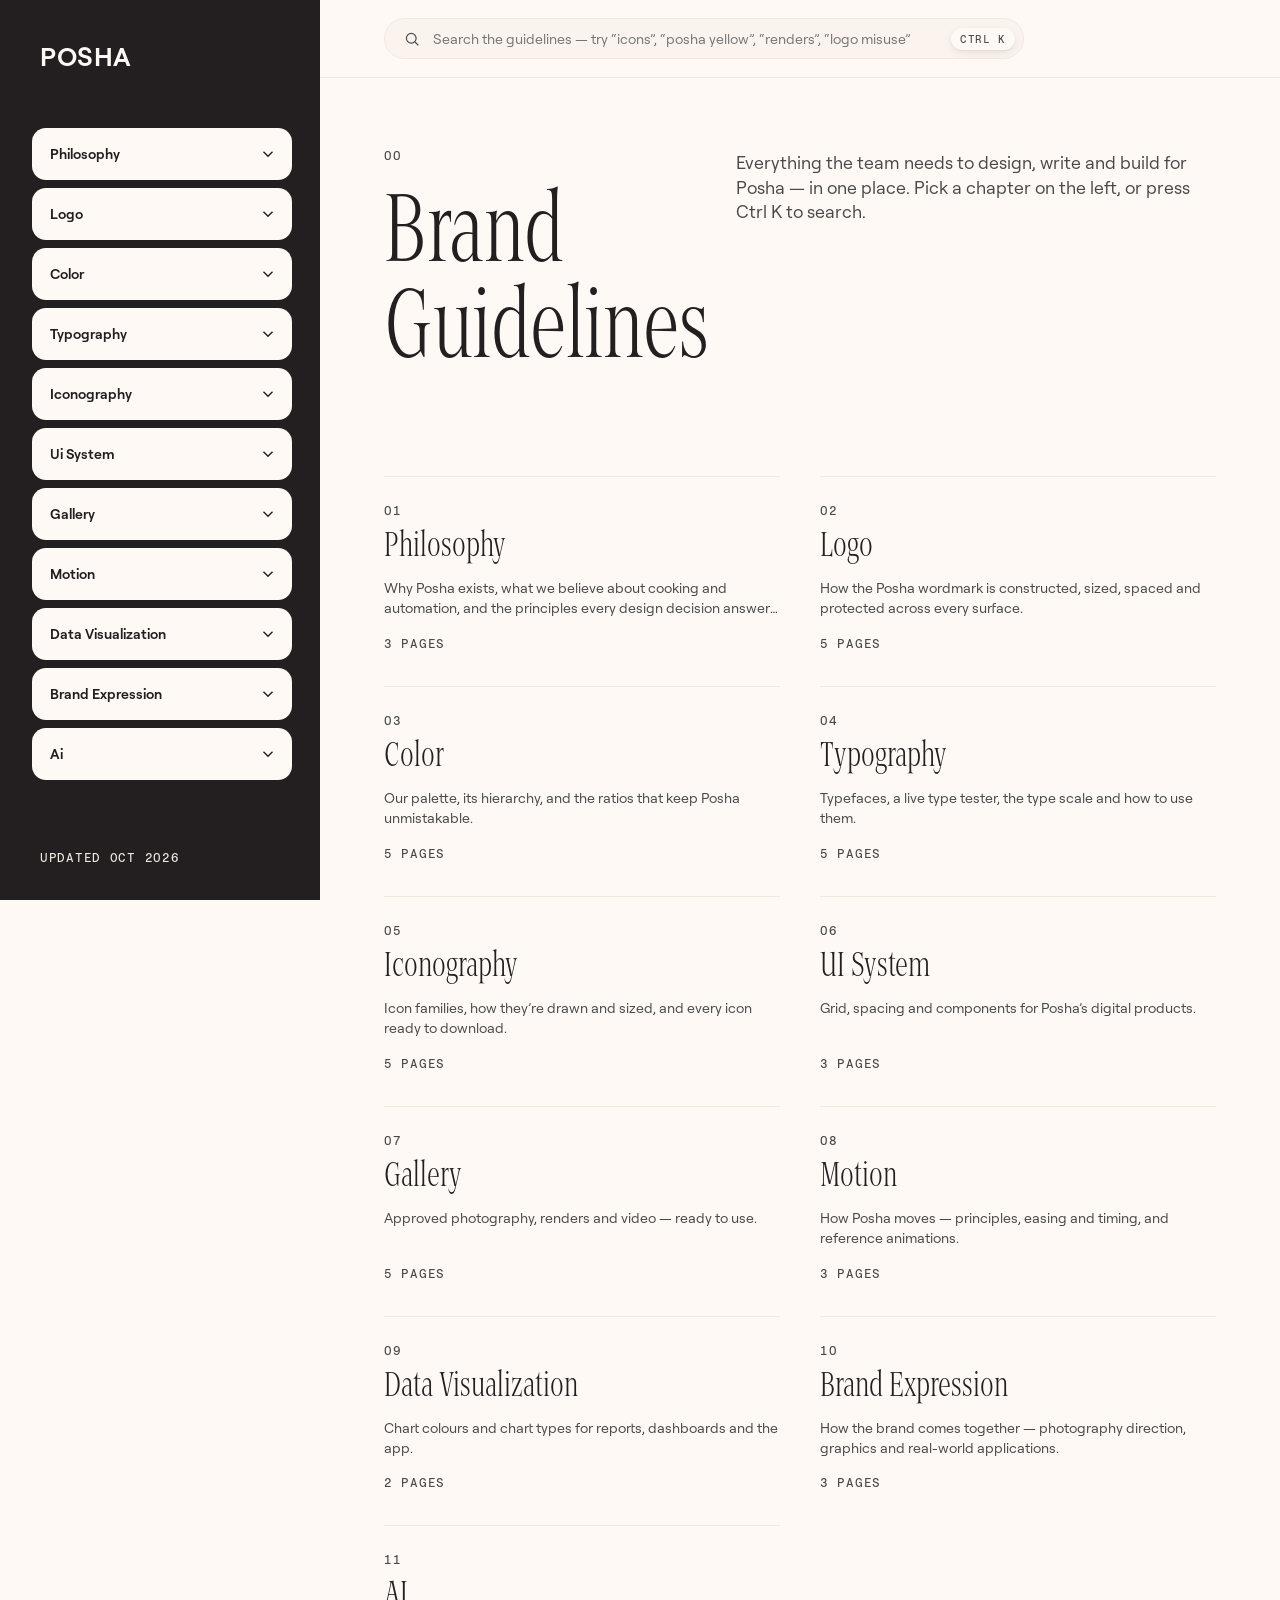
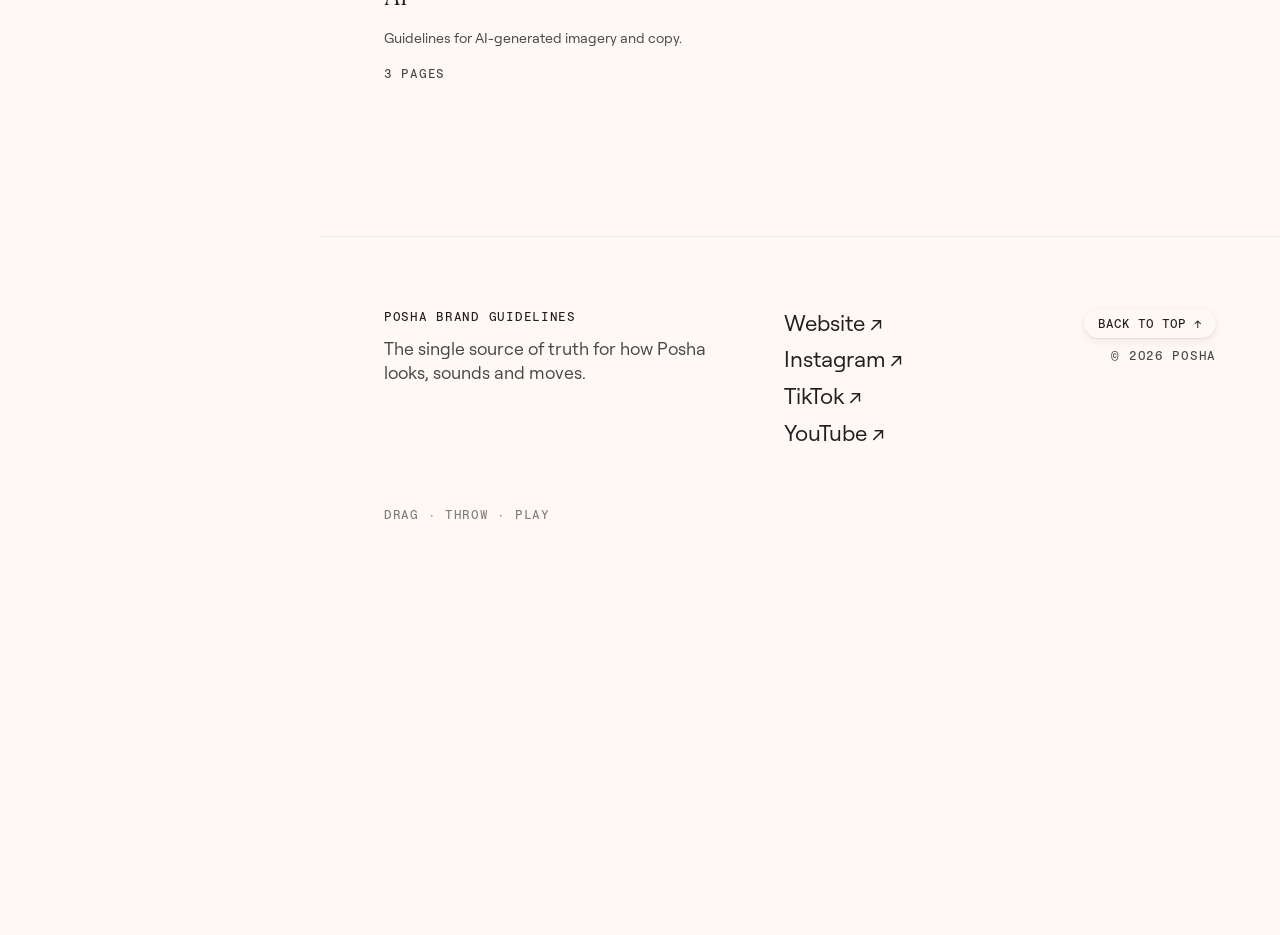
==== index.html @ 0f00d433 "Posha brand guidelines portal: site code, content, fonts and tools Media (assets/) lives on Cloudfla" ====
<!doctype html>
<html lang="en">
<head>
  <meta charset="utf-8">
  <title>Posha Brand Guidelines</title>
  <meta http-equiv="refresh" content="0; url=code/index.html">
  <script>location.replace('code/index.html' + location.hash);</script>
</head>
<body>
  <a href="code/index.html">Open the Posha Brand Guidelines</a>
</body>
</html>
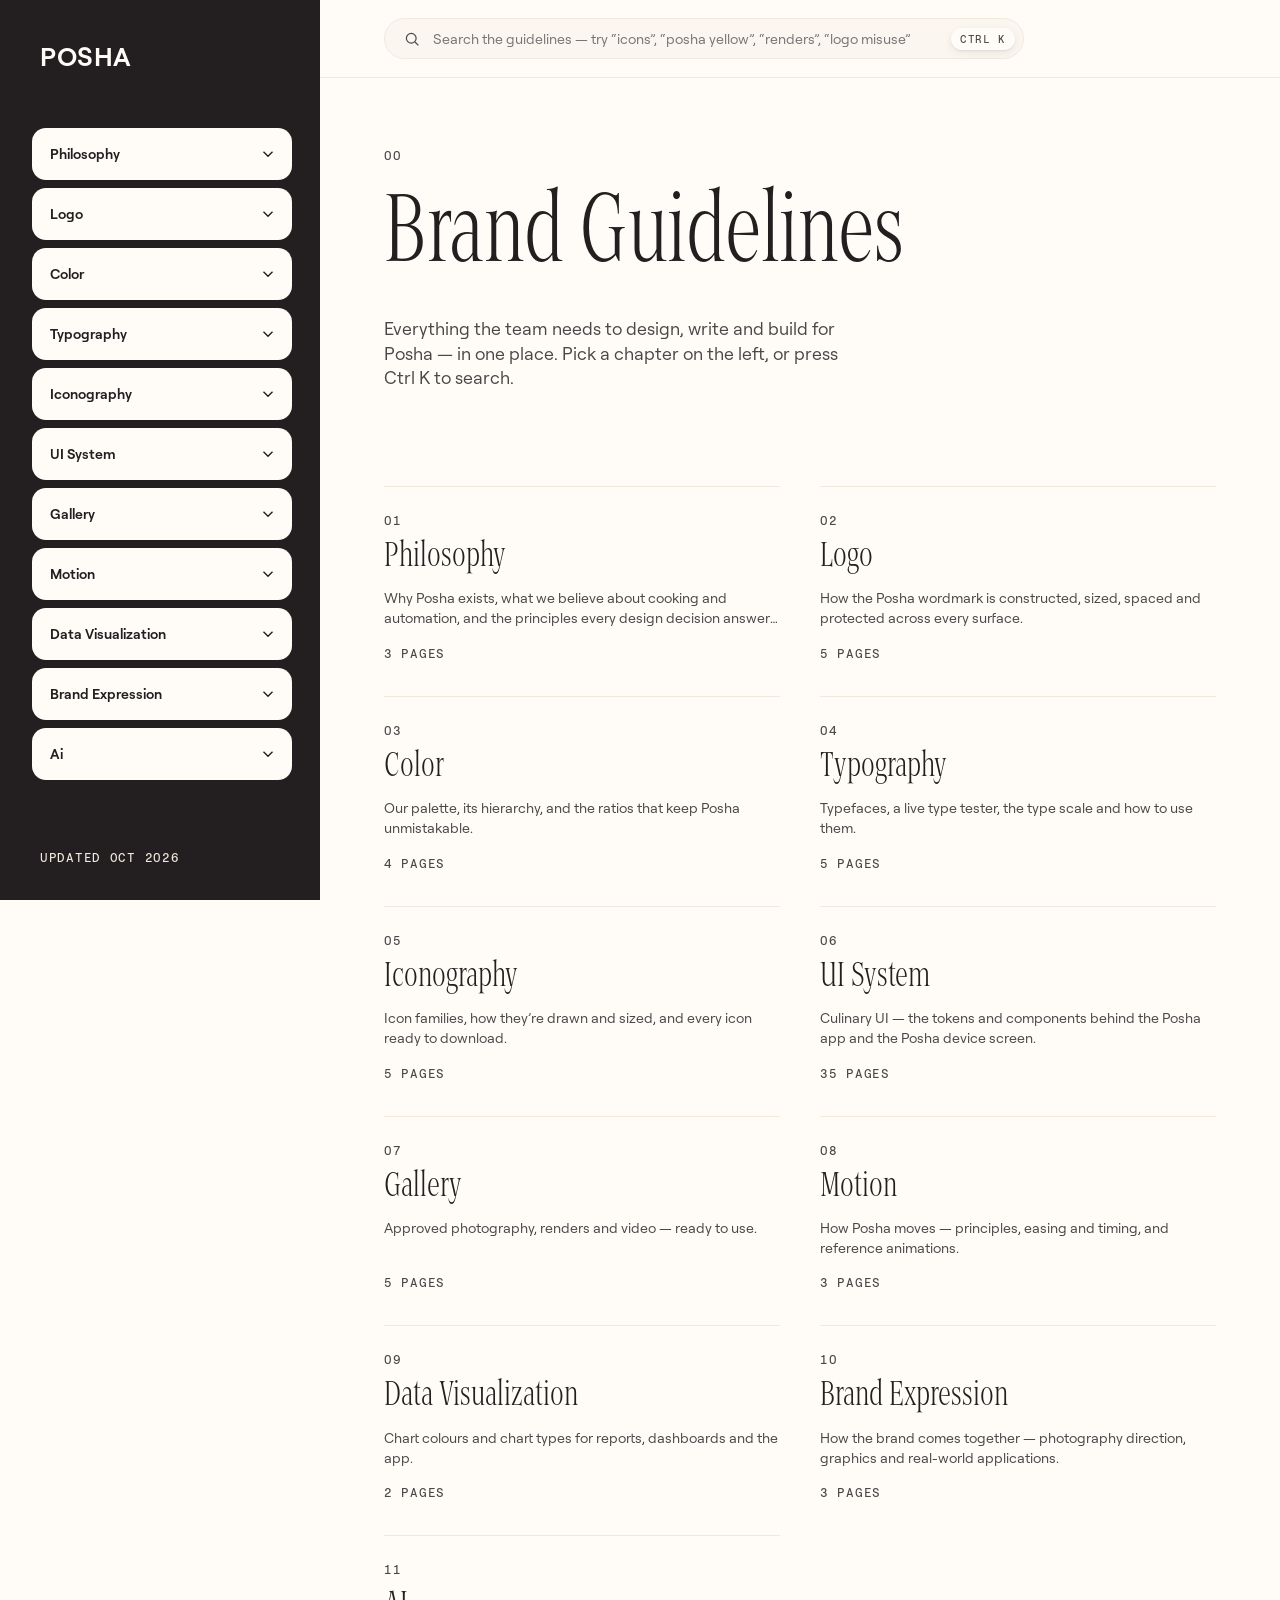
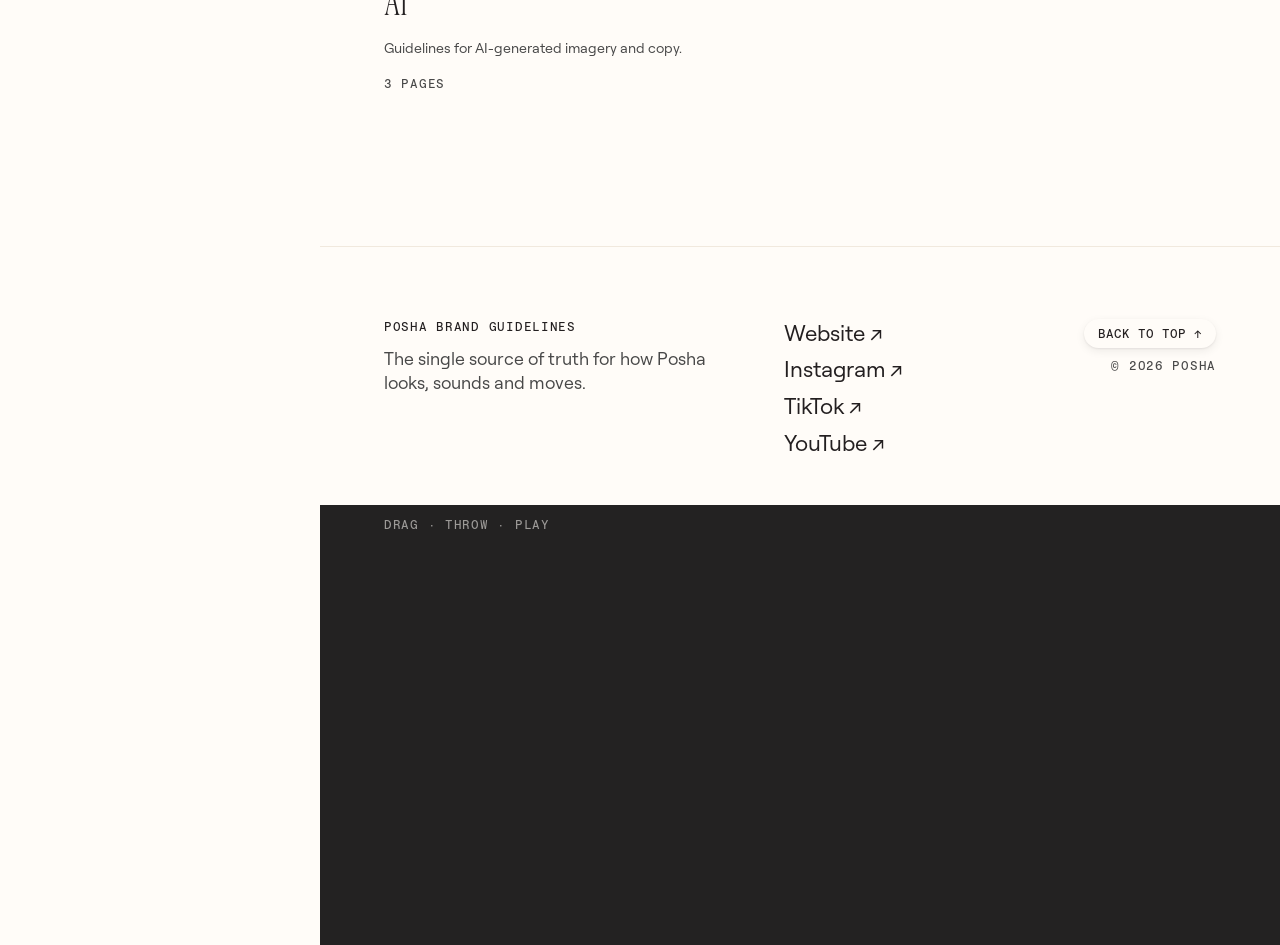
==== commit a7a28e7c: "Add a link-preview thumbnail for shared links A 1200x630 share image (off-white Posha wordmark on Bl" ====
--- a/index.html
+++ b/index.html
@@ -3,6 +3,19 @@
 <head>
   <meta charset="utf-8">
   <title>Posha Brand Guidelines</title>
+  <meta name="description" content="Everything the team needs to design, write and build for Posha — logo, colour, typography, iconography, UI system and more.">
+  <!-- Link previews (Slack, WhatsApp, iMessage, LinkedIn, X) -->
+  <meta property="og:type" content="website">
+  <meta property="og:site_name" content="Posha">
+  <meta property="og:title" content="Posha Brand Guidelines">
+  <meta property="og:description" content="Everything the team needs to design, write and build for Posha — logo, colour, typography, iconography, UI system and more.">
+  <meta property="og:url" content="https://posha-brand-guidelines.vercel.app/">
+  <meta property="og:image" content="https://posha-brand-guidelines.vercel.app/code/og-image.png">
+  <meta property="og:image:width" content="1200">
+  <meta property="og:image:height" content="630">
+  <meta property="og:image:alt" content="The Posha wordmark in off-white on black, above the words Brand Guidelines">
+  <meta name="twitter:card" content="summary_large_image">
+  <meta name="twitter:image" content="https://posha-brand-guidelines.vercel.app/code/og-image.png">
   <meta http-equiv="refresh" content="0; url=code/index.html">
   <script>location.replace('code/index.html' + location.hash);</script>
 </head>
